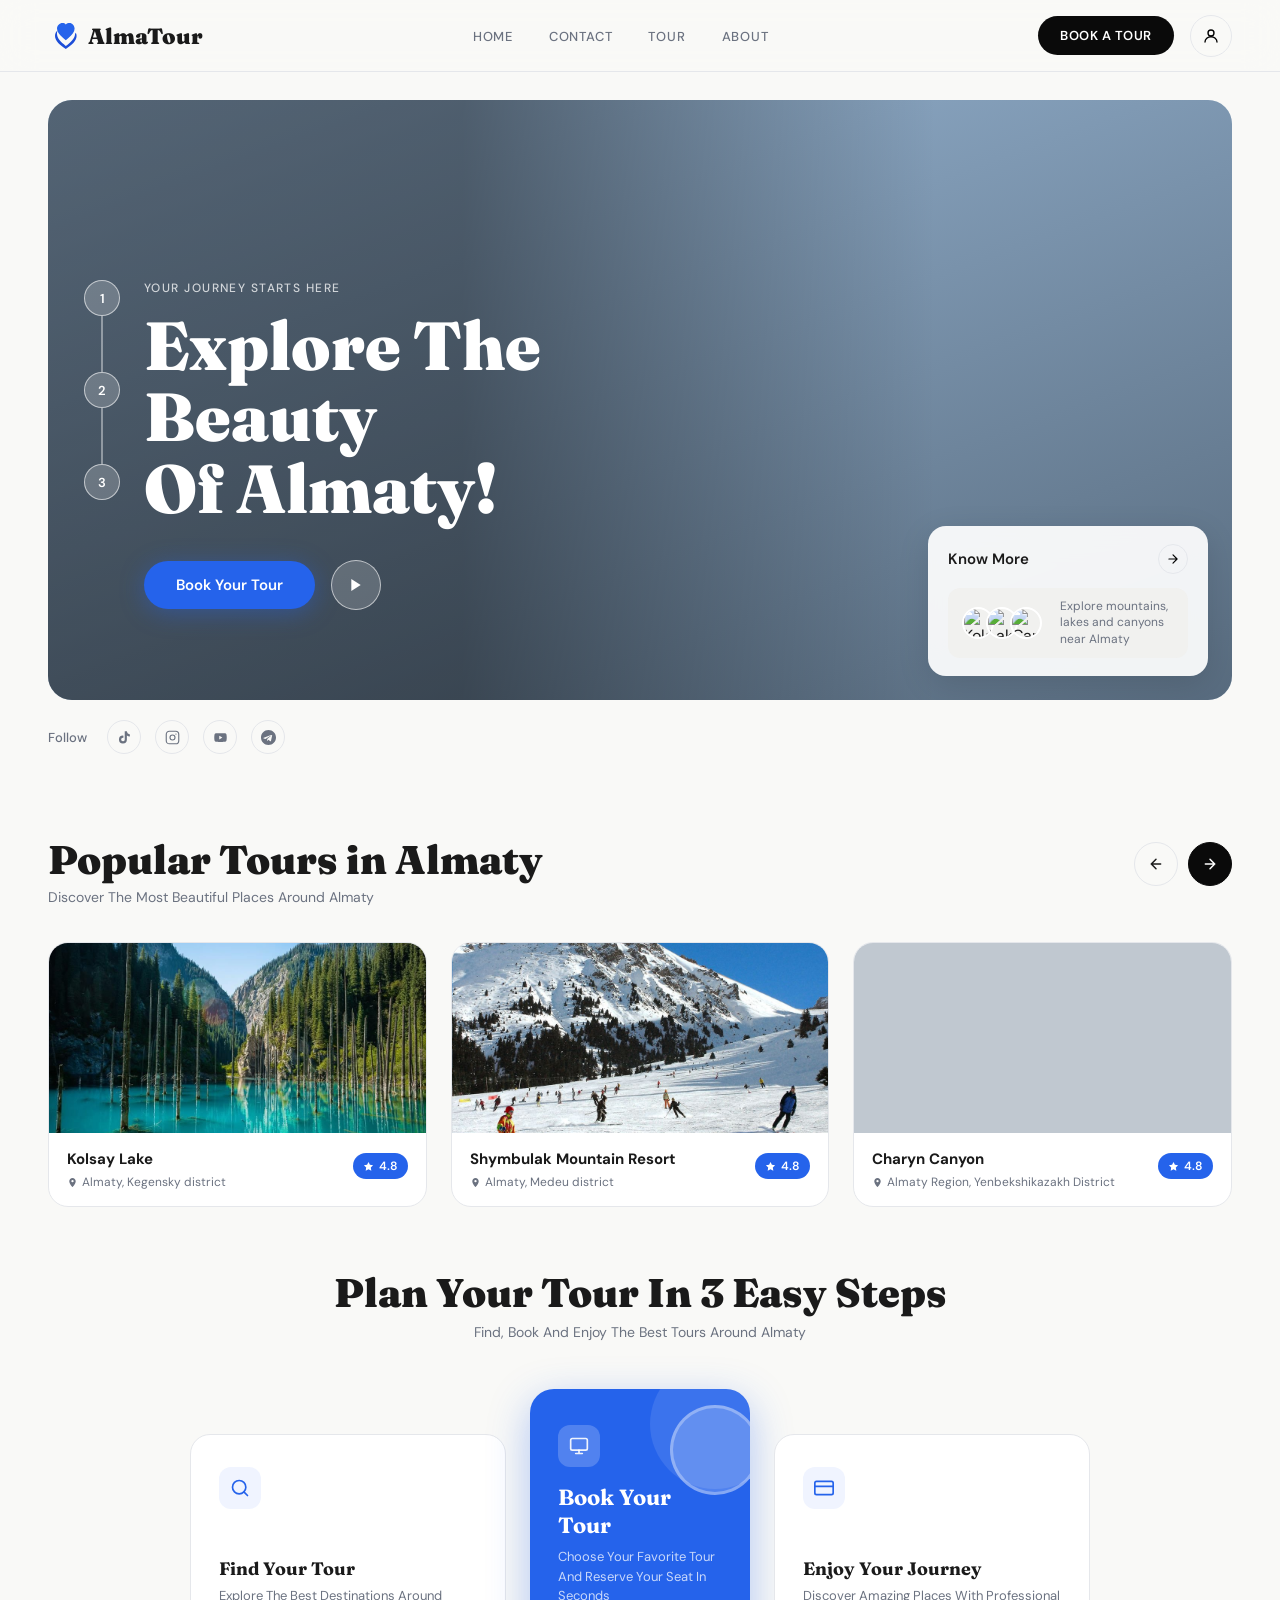
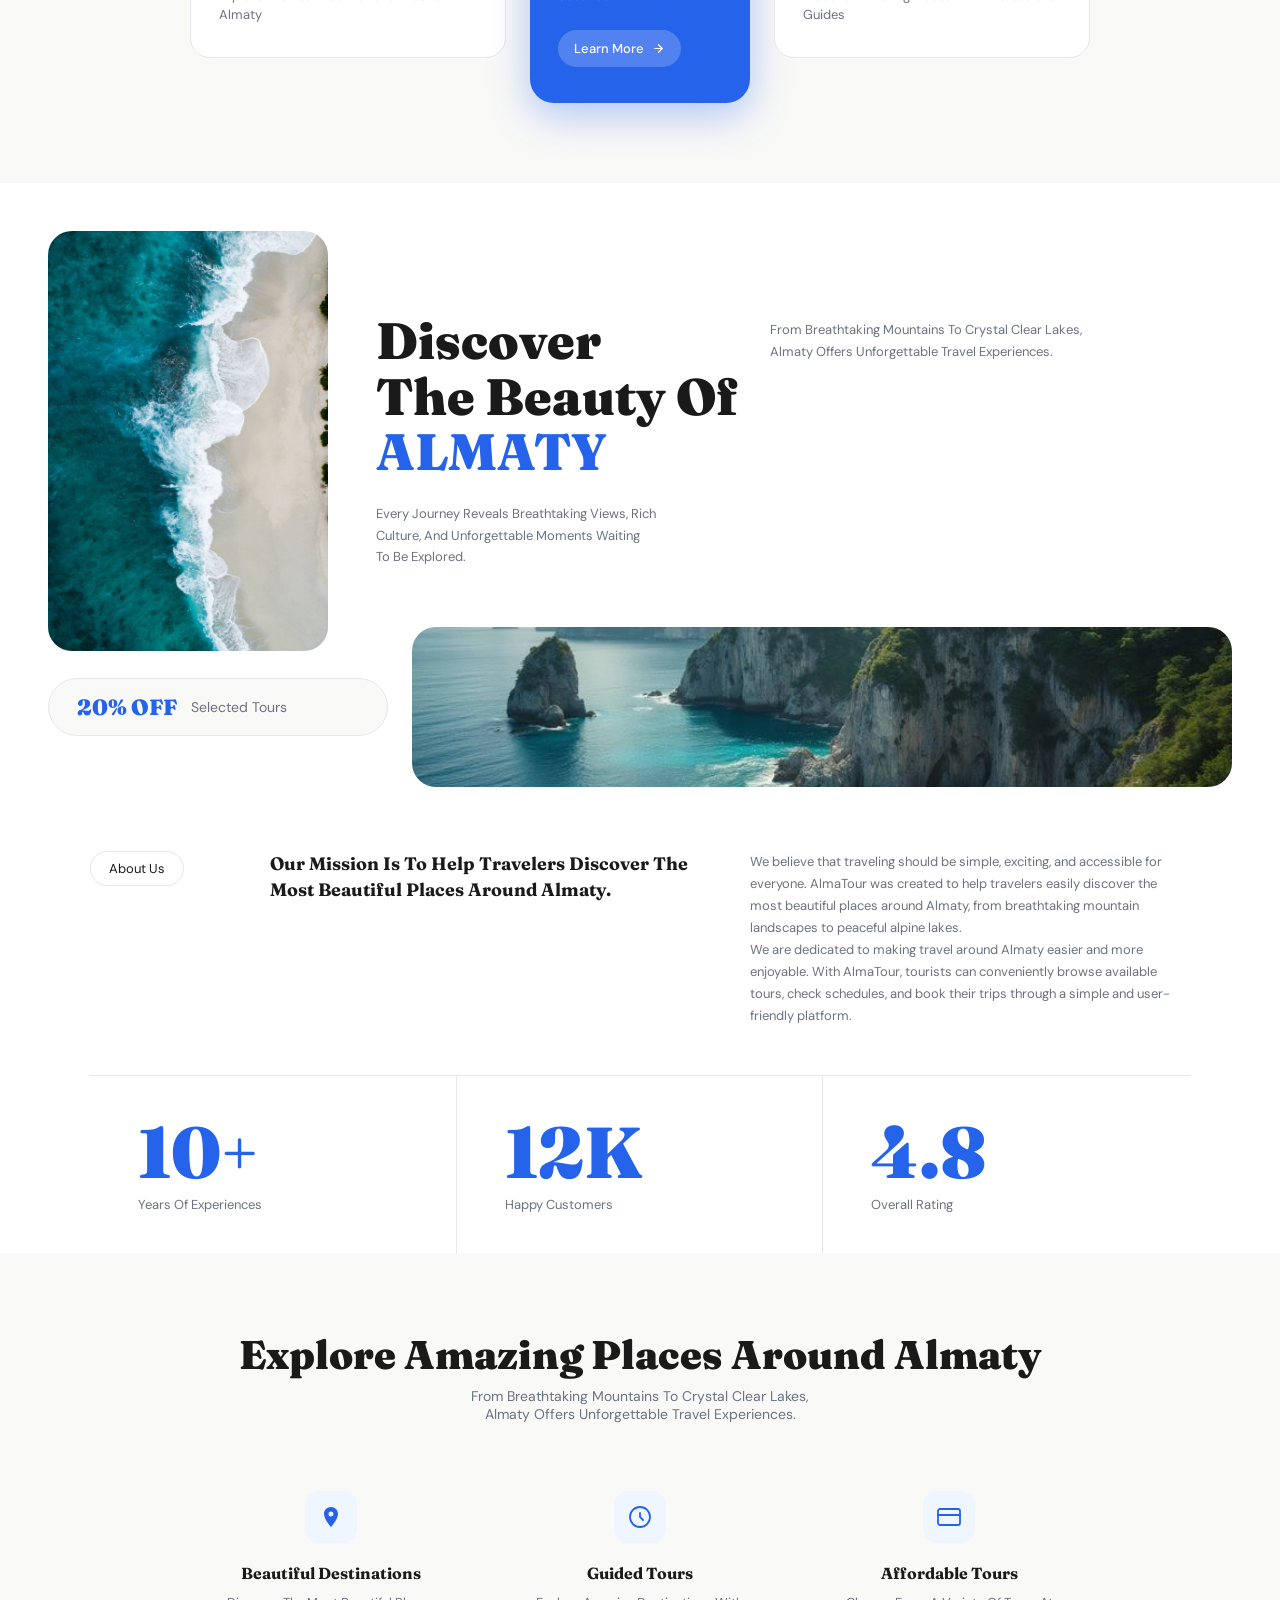
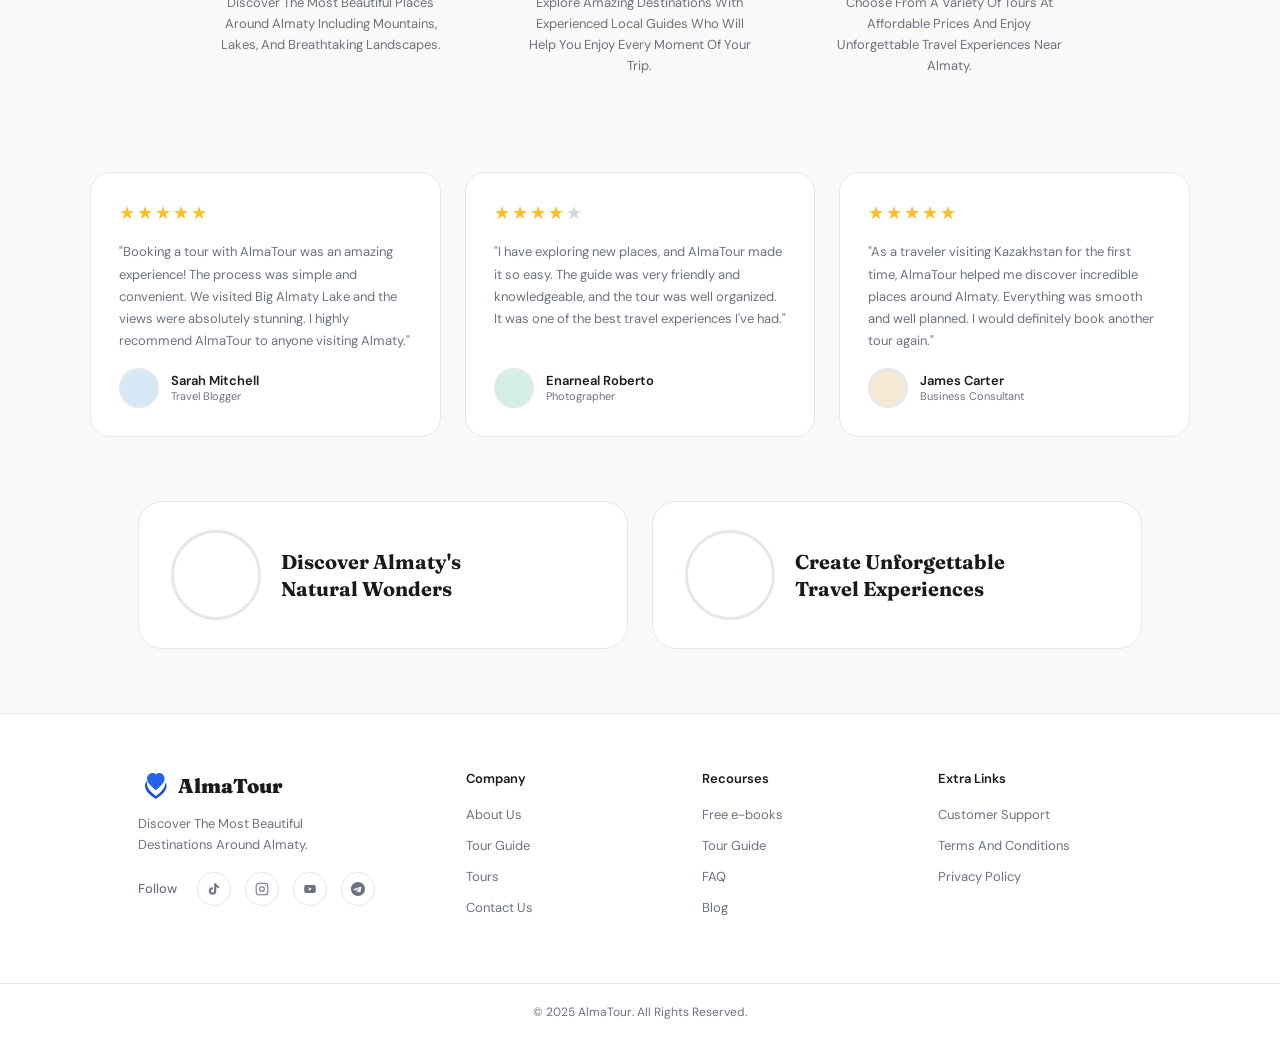
==== web/index.html @ 80174d5e "web-homepage" ====
<!DOCTYPE html>
<html lang="en">
<head>
<meta charset="UTF-8">
<meta name="viewport" content="width=device-width, initial-scale=1.0">
<title>Tour. — Explore The Beauty Of Almaty</title>
<link rel="preconnect" href="https://fonts.googleapis.com">
<link rel="preconnect" href="https://fonts.gstatic.com" crossorigin>
<link rel="stylesheet" href="style.css">
<link href="https://fonts.googleapis.com/css2?family=Fraunces:wght@400;700;900&family=DM+Sans:wght@300;400;500;600&display=swap" rel="stylesheet">
</head>
<body>

<!-- ── NAVBAR ── -->
<nav>
  <a href="#" class="logo">
    <svg viewBox="0 0 32 32" fill="none" xmlns="http://www.w3.org/2000/svg">
      <path d="M21.5 3C20.1 3 18.8 3.5 17.8 4.4C17 3.5 15.8 3 14.5 3C11.5 3 9 5.5 9 8.5C9 12 11.5 14.8 14.9 17.8C15.8 18.6 16.8 19.4 17.8 20.3C18.8 19.4 19.8 18.6 20.7 17.8C24.1 14.8 26.6 12 26.6 8.5C26.5 5.5 24.3 3 21.5 3Z" fill="#2563EB"/>
      <path d="M17.8 26C17 25.3 16.3 24.7 15.6 24.1C12 21 9 18 9 13.5C9 12.5 9.2 11.5 9.5 10.6C8 11.8 7 13.8 7 16C7 21 12 25 17.8 29C23.6 25 28.6 21 28.6 16C28.6 14.8 28.3 13.7 27.8 12.7C27.6 13 27.4 13.4 27.1 13.7C26.9 18.5 22.8 22.4 17.8 26Z" fill="#1D4ED8"/>
    </svg>
    AlmaTour
  </a>

  <ul class="nav-links">
    <li><a href="#">Home</a></li>
    <li><a href="#">Contact</a></li>
    <li><a href="#">Tour</a></li>
    <li><a href="#">About</a></li>
  </ul>

  <div class="nav-right">
    <button class="btn-book">BOOK A TOUR</button>
    <button class="icon-btn" aria-label="Account">
      <svg width="18" height="18" viewBox="0 0 24 24" fill="none" stroke="currentColor" stroke-width="1.8" stroke-linecap="round" stroke-linejoin="round">
        <circle cx="12" cy="8" r="4"/><path d="M4 20c0-4 3.6-7 8-7s8 3 8 7"/>
      </svg>
    </button>
  </div>
</nav>

<!-- ── HERO ── -->
<div class="hero-wrap">
  <div class="hero">
    <div class="hero-bg"></div>
    <div class="hero-overlay"></div>

    <!-- Timeline dots -->
    <div class="timeline">
      <div class="tl-dot">1</div>
      <div class="tl-line"></div>
      <div class="tl-dot">2</div>
      <div class="tl-line"></div>
      <div class="tl-dot">3</div>
    </div>

    <!-- Main content -->
    <div class="hero-content">
      <p class="hero-sup">Your Journey Starts Here</p>
      <h1 class="hero-title">Explore The<br>Beauty<br>Of Almaty!</h1>
      <div class="hero-actions">
        <button class="btn-primary">Book Your Tour</button>
        <button class="btn-play" aria-label="Play video">
          <svg width="16" height="16" viewBox="0 0 24 24" fill="currentColor">
            <polygon points="5,3 19,12 5,21"/>
          </svg>
        </button>
      </div>
    </div>

    <!-- Know More card -->
    <div class="know-more">
      <div class="know-more-top">
        <span>Know More</span>
        <button class="arrow-btn">
          <svg width="14" height="14" viewBox="0 0 24 24" fill="none" stroke="currentColor" stroke-width="2" stroke-linecap="round" stroke-linejoin="round">
            <path d="M5 12h14M12 5l7 7-7 7"/>
          </svg>
        </button>
      </div>
      <div class="know-more-bottom">
        <div class="km-avatars">
          <img src="https://images.unsplash.com/photo-1506905925346-21bda4d32df4?w=64&q=80&crop=entropy" alt="Kolsay">
          <img src="https://images.unsplash.com/photo-1540979388789-6cee28a1cdc9?w=64&q=80" alt="Lake">
          <img src="https://images.unsplash.com/photo-1519011985187-444d62641929?w=64&q=80" alt="Canyon">
        </div>
        <p class="km-text">Explore mountains, lakes and canyons near Almaty</p>
      </div>
    </div>
  </div>
</div>

<!-- Social follow -->
<div class="follow-bar">
  <span>Follow</span>
  <div class="social-icons">
    <a href="#" aria-label="TikTok">
      <svg width="15" height="15" viewBox="0 0 24 24" fill="currentColor"><path d="M19.59 6.69a4.83 4.83 0 01-3.77-4.25V2h-3.45v13.67a2.89 2.89 0 01-2.88 2.5 2.89 2.89 0 01-2.89-2.89 2.89 2.89 0 012.89-2.89c.28 0 .54.04.79.1V9.01a6.28 6.28 0 00-.79-.05 6.34 6.34 0 00-6.34 6.34 6.34 6.34 0 006.34 6.34 6.34 6.34 0 006.33-6.34V8.77a8.16 8.16 0 004.77 1.52V6.84a4.84 4.84 0 01-1-.15z"/></svg>
    </a>
    <a href="#" aria-label="Instagram">
      <svg width="15" height="15" viewBox="0 0 24 24" fill="none" stroke="currentColor" stroke-width="1.8"><rect x="2" y="2" width="20" height="20" rx="5"/><circle cx="12" cy="12" r="4"/><circle cx="17.5" cy="6.5" r="1" fill="currentColor" stroke="none"/></svg>
    </a>
    <a href="#" aria-label="YouTube">
      <svg width="15" height="15" viewBox="0 0 24 24" fill="currentColor"><path d="M21.58 7.19a2.74 2.74 0 00-1.94-1.95C18.01 5 12 5 12 5s-6.01 0-7.64.24a2.74 2.74 0 00-1.94 1.95A28.89 28.89 0 002 12a28.89 28.89 0 00.42 4.81 2.74 2.74 0 001.94 1.94C5.99 19 12 19 12 19s6.01 0 7.64-.25a2.74 2.74 0 001.94-1.94A28.89 28.89 0 0022 12a28.89 28.89 0 00-.42-4.81zM10 15V9l5 3-5 3z"/></svg>
    </a>
    <a href="#" aria-label="Telegram">
      <svg width="15" height="15" viewBox="0 0 24 24" fill="currentColor"><path d="M12 0C5.373 0 0 5.373 0 12s5.373 12 12 12 12-5.373 12-12S18.627 0 12 0zm5.894 8.221l-1.97 9.28c-.145.658-.537.818-1.084.508l-3-2.21-1.447 1.394c-.16.16-.295.295-.605.295l.213-3.053 5.56-5.023c.242-.213-.054-.333-.373-.12L7.17 14.37l-2.95-.924c-.64-.2-.657-.64.136-.954l11.57-4.461c.537-.194 1.006.131.968.19z"/></svg>
    </a>
  </div>
</div>

<!-- ── POPULAR TOURS ── -->
<section class="section">
  <div class="section-header">
    <div>
      <h2 class="section-title">Popular Tours in Almaty</h2>
      <p class="section-sub">Discover The Most Beautiful Places Around Almaty</p>
    </div>
    <div class="carousel-controls">
      <button class="ctrl-btn" id="prevBtn" aria-label="Previous">
        <svg width="16" height="16" viewBox="0 0 24 24" fill="none" stroke="currentColor" stroke-width="2.2" stroke-linecap="round"><path d="M19 12H5M12 5l-7 7 7 7"/></svg>
      </button>
      <button class="ctrl-btn active" id="nextBtn" aria-label="Next">
        <svg width="16" height="16" viewBox="0 0 24 24" fill="none" stroke="currentColor" stroke-width="2.2" stroke-linecap="round"><path d="M5 12h14M12 5l7 7-7 7"/></svg>
      </button>
    </div>
  </div>

  <div class="tours-grid" id="toursGrid">
    <!-- Card 1 -->
    <div class="tour-card">
      <div class="card-img">
        <div class="card-img-inner" style="background-image: url('images/kolsay.jpg')"></div>
      </div>
      <div class="card-body">
        <div>
          <div class="card-name">Kolsay Lake</div>
          <div class="card-loc">
            <svg width="11" height="11" viewBox="0 0 24 24" fill="none" stroke="currentColor" stroke-width="2.5"><path d="M12 2C8.13 2 5 5.13 5 9c0 5.25 7 13 7 13s7-7.75 7-13c0-3.87-3.13-7-7-7zm0 9.5a2.5 2.5 0 110-5 2.5 2.5 0 010 5z" fill="currentColor" stroke="none"/></svg>
            Almaty, Kegensky district
          </div>
        </div>
        <div class="card-rating">
          <svg width="11" height="11" viewBox="0 0 24 24" fill="currentColor"><path d="M12 2l3.09 6.26L22 9.27l-5 4.87 1.18 6.88L12 17.77l-6.18 3.25L7 14.14 2 9.27l6.91-1.01L12 2z"/></svg>
          4.8
        </div>
      </div>
    </div>

    <!-- Card 2 -->
    <div class="tour-card">
      <div class="card-img">
        <div class="card-img-inner" style="background-image: url('images/shymb.jpg')"></div>
      </div>
      <div class="card-body">
        <div>
          <div class="card-name">Shymbulak Mountain Resort</div>
          <div class="card-loc">
            <svg width="11" height="11" viewBox="0 0 24 24" fill="currentColor"><path d="M12 2C8.13 2 5 5.13 5 9c0 5.25 7 13 7 13s7-7.75 7-13c0-3.87-3.13-7-7-7zm0 9.5a2.5 2.5 0 110-5 2.5 2.5 0 010 5z"/></svg>
            Almaty, Medeu district
          </div>
        </div>
        <div class="card-rating">
          <svg width="11" height="11" viewBox="0 0 24 24" fill="currentColor"><path d="M12 2l3.09 6.26L22 9.27l-5 4.87 1.18 6.88L12 17.77l-6.18 3.25L7 14.14 2 9.27l6.91-1.01L12 2z"/></svg>
          4.8
        </div>
      </div>
    </div>

    <!-- Card 3 -->
    <div class="tour-card">
      <div class="card-img">
        <div class="card-img-inner" style="background-image: url('https://images.unsplash.com/photo-1469474968028-56623f02e42e?w=600&q=80')"></div>
      </div>
      <div class="card-body">
        <div>
          <div class="card-name">Charyn Canyon</div>
          <div class="card-loc">
            <svg width="11" height="11" viewBox="0 0 24 24" fill="currentColor"><path d="M12 2C8.13 2 5 5.13 5 9c0 5.25 7 13 7 13s7-7.75 7-13c0-3.87-3.13-7-7-7zm0 9.5a2.5 2.5 0 110-5 2.5 2.5 0 010 5z"/></svg>
            Almaty Region, Yenbekshikazakh District
          </div>
        </div>
        <div class="card-rating">
          <svg width="11" height="11" viewBox="0 0 24 24" fill="currentColor"><path d="M12 2l3.09 6.26L22 9.27l-5 4.87 1.18 6.88L12 17.77l-6.18 3.25L7 14.14 2 9.27l6.91-1.01L12 2z"/></svg>
          4.8
        </div>
      </div>
    </div>

    <!-- Hidden cards (revealed on next) -->
    <div class="tour-card" style="display:none">
      <div class="card-img">
        <div class="card-img-inner" style="background-image: url('https://images.unsplash.com/photo-1517090504586-fde19ea6066f?w=600&q=80')"></div>
      </div>
      <div class="card-body">
        <div>
          <div class="card-name">Big Almaty Lake</div>
          <div class="card-loc">
            <svg width="11" height="11" viewBox="0 0 24 24" fill="currentColor"><path d="M12 2C8.13 2 5 5.13 5 9c0 5.25 7 13 7 13s7-7.75 7-13c0-3.87-3.13-7-7-7zm0 9.5a2.5 2.5 0 110-5 2.5 2.5 0 010 5z"/></svg>
            Almaty, Ile-Alatau Park
          </div>
        </div>
        <div class="card-rating">
          <svg width="11" height="11" viewBox="0 0 24 24" fill="currentColor"><path d="M12 2l3.09 6.26L22 9.27l-5 4.87 1.18 6.88L12 17.77l-6.18 3.25L7 14.14 2 9.27l6.91-1.01L12 2z"/></svg>
          4.9
        </div>
      </div>
    </div>

    <div class="tour-card" style="display:none">
      <div class="card-img">
        <div class="card-img-inner" style="background-image: url('https://images.unsplash.com/photo-1506905925346-21bda4d32df4?w=600&q=80')"></div>
      </div>
      <div class="card-body">
        <div>
          <div class="card-name">Tien Shan Mountains</div>
          <div class="card-loc">
            <svg width="11" height="11" viewBox="0 0 24 24" fill="currentColor"><path d="M12 2C8.13 2 5 5.13 5 9c0 5.25 7 13 7 13s7-7.75 7-13c0-3.87-3.13-7-7-7zm0 9.5a2.5 2.5 0 110-5 2.5 2.5 0 010 5z"/></svg>
            Almaty Region
          </div>
        </div>
        <div class="card-rating">
          <svg width="11" height="11" viewBox="0 0 24 24" fill="currentColor"><path d="M12 2l3.09 6.26L22 9.27l-5 4.87 1.18 6.88L12 17.77l-6.18 3.25L7 14.14 2 9.27l6.91-1.01L12 2z"/></svg>
          4.7
        </div>
      </div>
    </div>

    <div class="tour-card" style="display:none">
      <div class="card-img">
        <div class="card-img-inner" style="background-image: url('images/medeu.jpg')"></div>
      </div>
      <div class="card-body">
        <div>
          <div class="card-name">Medeu Ice Rink</div>
          <div class="card-loc">
            <svg width="11" height="11" viewBox="0 0 24 24" fill="currentColor"><path d="M12 2C8.13 2 5 5.13 5 9c0 5.25 7 13 7 13s7-7.75 7-13c0-3.87-3.13-7-7-7zm0 9.5a2.5 2.5 0 110-5 2.5 2.5 0 010 5z"/></svg>
            Almaty, Medeu
          </div>
        </div>
        <div class="card-rating">
          <svg width="11" height="11" viewBox="0 0 24 24" fill="currentColor"><path d="M12 2l3.09 6.26L22 9.27l-5 4.87 1.18 6.88L12 17.77l-6.18 3.25L7 14.14 2 9.27l6.91-1.01L12 2z"/></svg>
          4.6
        </div>
      </div>
    </div>
  </div>
</section>

<!-- ── 3 STEPS ── -->
<section class="steps-section">
  <div class="steps-header">
    <h2 class="section-title">Plan Your Tour In 3 Easy Steps</h2>
    <p class="section-sub">Find, Book And Enjoy The Best Tours Around Almaty</p>
  </div>

  <div class="steps-grid">
    <!-- Step 1 -->
    <div class="step-card">
      <div class="step-icon">
        <svg width="20" height="20" viewBox="0 0 24 24" fill="none" stroke="#2563EB" stroke-width="2" stroke-linecap="round">
          <circle cx="11" cy="11" r="8"/><path d="m21 21-4.35-4.35"/>
        </svg>
      </div>
      <div class="step-name">Find Your Tour</div>
      <div class="step-desc">Explore The Best Destinations Around Almaty</div>
    </div>

    <!-- Center feature card -->
    <div class="step-feature">
      <div class="feature-icon">
        <svg width="20" height="20" viewBox="0 0 24 24" fill="none" stroke="rgba(255,255,255,.9)" stroke-width="2" stroke-linecap="round">
          <rect x="2" y="3" width="20" height="14" rx="2"/><path d="M8 21h8M12 17v4"/>
        </svg>
      </div>
      <div class="feature-city-img">
        <div class="feature-city-img-inner"></div>
      </div>
      <div class="step-name">Book Your Tour</div>
      <div class="step-desc">Choose Your Favorite Tour And Reserve Your Seat In Seconds</div>
      <button class="learn-more-btn">
        Learn More
        <svg width="13" height="13" viewBox="0 0 24 24" fill="none" stroke="currentColor" stroke-width="2.2" stroke-linecap="round"><path d="M5 12h14M12 5l7 7-7 7"/></svg>
      </button>
    </div>

    <!-- Step 3 -->
    <div class="step-card">
      <div class="step-icon">
        <svg width="20" height="20" viewBox="0 0 24 24" fill="none" stroke="#2563EB" stroke-width="2" stroke-linecap="round">
          <rect x="1" y="4" width="22" height="16" rx="2"/><path d="M1 10h22"/>
        </svg>
      </div>
      <div class="step-name">Enjoy Your Journey</div>
      <div class="step-desc">Discover Amazing Places With Professional Guides</div>
    </div>
  </div>
</section>
<!-- ── DISCOVER BEAUTY SECTION ── -->
<section class="discover-section">
  <div class="discover-inner">

    <!-- Left tall image -->
    <div class="discover-img-main">
      <div class="discover-img-main-inner"></div>
    </div>

    <!-- Center text block -->
    <div class="discover-text">
      <div class="discover-text-top">
        <h2 class="discover-title">Discover<br>The Beauty Of<br><span class="discover-accent">ALMATY</span></h2>
        <p class="discover-right-text">From Breathtaking Mountains To Crystal Clear Lakes,<br>Almaty Offers Unforgettable Travel Experiences.</p>
      </div>
      <p class="discover-sub">Every Journey Reveals Breathtaking Views, Rich Culture, And Unforgettable Moments Waiting To Be Explored.</p>
    </div>

  </div>

  <!-- Bottom row: discount badge + wide landscape image -->
  <div class="discover-bottom">
    <div class="discount-badge">
      <span class="discount-num">20% OFF</span>
      <span class="discount-label">Selected Tours</span>
    </div>
    <div class="discover-img-wide">
      <div class="discover-img-wide-inner"></div>
    </div>
  </div>
</section>
 
<!-- ── ABOUT US ── -->
<section class="about-section">
  <div class="about-inner">
    <div class="about-left">
      <span class="about-tag">About Us</span>
    </div>
    <div class="about-center">
      <h3 class="about-mission">Our Mission Is To Help Travelers Discover The Most Beautiful Places Around Almaty.</h3>
    </div>
    <div class="about-cols">
      <p class="about-p">We believe that traveling should be simple, exciting, and accessible for everyone. AlmaTour was created to help travelers easily discover the most beautiful places around Almaty, from breathtaking mountain landscapes to peaceful alpine lakes.</p>
      <p class="about-p">We are dedicated to making travel around Almaty easier and more enjoyable. With AlmaTour, tourists can conveniently browse available tours, check schedules, and book their trips through a simple and user-friendly platform.</p>
    </div>
  </div>
 
  <!-- Stats -->
  <div class="stats-bar">
    <div class="stat-item">
      <div class="stat-num">10+</div>
      <div class="stat-label">Years Of Experiences</div>
    </div>
    <div class="stat-item">
      <div class="stat-num">12K</div>
      <div class="stat-label">Happy Customers</div>
    </div>
    <div class="stat-item">
      <div class="stat-num">4.8</div>
      <div class="stat-label">Overall Rating</div>
    </div>
  </div>
</section>
 
<!-- ── EXPLORE AMAZING PLACES ── -->
<section class="explore-section">
  <div class="explore-header">
    <h2 class="section-title">Explore Amazing Places Around Almaty</h2>
    <p class="section-sub">From Breathtaking Mountains To Crystal Clear Lakes,<br>Almaty Offers Unforgettable Travel Experiences.</p>
  </div>
 
  <div class="features-grid">
    <div class="feature-card">
      <div class="feature-icon-wrap">
        <svg width="24" height="24" viewBox="0 0 24 24" fill="none" stroke="#2563EB" stroke-width="1.8" stroke-linecap="round"><path d="M12 2C8.13 2 5 5.13 5 9c0 5.25 7 13 7 13s7-7.75 7-13c0-3.87-3.13-7-7-7zm0 9.5a2.5 2.5 0 110-5 2.5 2.5 0 010 5z" fill="#2563EB" stroke="none"/></svg>
      </div>
      <h4 class="feature-title">Beautiful Destinations</h4>
      <p class="feature-desc">Discover The Most Beautiful Places Around Almaty Including Mountains, Lakes, And Breathtaking Landscapes.</p>
    </div>
    <div class="feature-card">
      <div class="feature-icon-wrap">
        <svg width="24" height="24" viewBox="0 0 24 24" fill="none" stroke="#2563EB" stroke-width="1.8" stroke-linecap="round"><circle cx="12" cy="12" r="10"/><path d="M12 8v4l3 3"/></svg>
      </div>
      <h4 class="feature-title">Guided Tours</h4>
      <p class="feature-desc">Explore Amazing Destinations With Experienced Local Guides Who Will Help You Enjoy Every Moment Of Your Trip.</p>
    </div>
    <div class="feature-card">
      <div class="feature-icon-wrap">
        <svg width="24" height="24" viewBox="0 0 24 24" fill="none" stroke="#2563EB" stroke-width="1.8" stroke-linecap="round"><rect x="1" y="4" width="22" height="16" rx="2"/><path d="M1 10h22"/></svg>
      </div>
      <h4 class="feature-title">Affordable Tours</h4>
      <p class="feature-desc">Choose From A Variety Of Tours At Affordable Prices And Enjoy Unforgettable Travel Experiences Near Almaty.</p>
    </div>
  </div>
</section>
 
<!-- ── TESTIMONIALS ── -->
<section class="testimonials-section">
  <div class="testimonials-grid">
 
    <div class="testimonial-card">
      <div class="stars">★★★★★</div>
      <p class="testimonial-text">"Booking a tour with AlmaTour was an amazing experience! The process was simple and convenient. We visited Big Almaty Lake and the views were absolutely stunning. I highly recommend AlmaTour to anyone visiting Almaty."</p>
      <div class="testimonial-author">
        <div class="author-avatar" style="background:#d4e8f5"></div>
        <div>
          <div class="author-name">Sarah Mitchell</div>
          <div class="author-role">Travel Blogger</div>
        </div>
      </div>
    </div>
 
    <div class="testimonial-card">
      <div class="stars">★★★★<span style="color:#d1d5db">★</span></div>
      <p class="testimonial-text">"I have exploring new places, and AlmaTour made it so easy. The guide was very friendly and knowledgeable, and the tour was well organized. It was one of the best travel experiences I've had."</p>
      <div class="testimonial-author">
        <div class="author-avatar" style="background:#d4f0e5"></div>
        <div>
          <div class="author-name">Enarneal Roberto</div>
          <div class="author-role">Photographer</div>
        </div>
      </div>
    </div>
 
    <div class="testimonial-card">
      <div class="stars">★★★★★</div>
      <p class="testimonial-text">"As a traveler visiting Kazakhstan for the first time, AlmaTour helped me discover incredible places around Almaty. Everything was smooth and well planned. I would definitely book another tour again."</p>
      <div class="testimonial-author">
        <div class="author-avatar" style="background:#f5e8d4"></div>
        <div>
          <div class="author-name">James Carter</div>
          <div class="author-role">Business Consultant</div>
        </div>
      </div>
    </div>
 
  </div>
</section>
 
<!-- ── PROMO BANNERS ── -->
<section class="promo-section">
  <div class="promo-card promo-nature">
    <div class="promo-img promo-img-nature"></div>
    <div class="promo-text">
      <h3>Discover Almaty's<br>Natural Wonders</h3>
    </div>
  </div>
  <div class="promo-card promo-travel">
    <div class="promo-img promo-img-travel"></div>
    <div class="promo-text">
      <h3>Create Unforgettable<br>Travel Experiences</h3>
    </div>
  </div>
</section>
 
<!-- ── FOOTER ── -->
<footer class="footer">
  <div class="footer-top">
    <div class="footer-brand">
      <a href="#" class="logo" style="margin-bottom:12px;display:inline-flex">
        <svg width="28" height="28" viewBox="0 0 32 32" fill="none"><path d="M21.5 3C20.1 3 18.8 3.5 17.8 4.4C17 3.5 15.8 3 14.5 3C11.5 3 9 5.5 9 8.5C9 12 11.5 14.8 14.9 17.8C15.8 18.6 16.8 19.4 17.8 20.3C18.8 19.4 19.8 18.6 20.7 17.8C24.1 14.8 26.6 12 26.6 8.5C26.5 5.5 24.3 3 21.5 3Z" fill="#2563EB"/><path d="M17.8 26C17 25.3 16.3 24.7 15.6 24.1C12 21 9 18 9 13.5C9 12.5 9.2 11.5 9.5 10.6C8 11.8 7 13.8 7 16C7 21 12 25 17.8 29C23.6 25 28.6 21 28.6 16C28.6 14.8 28.3 13.7 27.8 12.7C27.6 13 27.4 13.4 27.1 13.7C26.9 18.5 22.8 22.4 17.8 26Z" fill="#1D4ED8"/></svg>
        <span style="font-family:'Fraunces',serif;font-weight:900;font-size:20px;color:var(--text)">AlmaTour</span>
      </a>
      <p class="footer-tagline">Discover The Most Beautiful Destinations Around Almaty.</p>
      <div class="follow-bar" style="padding:16px 0 0">
        <span>Follow</span>
        <div class="social-icons">
          <a href="#" aria-label="TikTok"><svg width="14" height="14" viewBox="0 0 24 24" fill="currentColor"><path d="M19.59 6.69a4.83 4.83 0 01-3.77-4.25V2h-3.45v13.67a2.89 2.89 0 01-2.88 2.5 2.89 2.89 0 01-2.89-2.89 2.89 2.89 0 012.89-2.89c.28 0 .54.04.79.1V9.01a6.28 6.28 0 00-.79-.05 6.34 6.34 0 00-6.34 6.34 6.34 6.34 0 006.34 6.34 6.34 6.34 0 006.33-6.34V8.77a8.16 8.16 0 004.77 1.52V6.84a4.84 4.84 0 01-1-.15z"/></svg></a>
          <a href="#" aria-label="Instagram"><svg width="14" height="14" viewBox="0 0 24 24" fill="none" stroke="currentColor" stroke-width="1.8"><rect x="2" y="2" width="20" height="20" rx="5"/><circle cx="12" cy="12" r="4"/><circle cx="17.5" cy="6.5" r="1" fill="currentColor" stroke="none"/></svg></a>
          <a href="#" aria-label="YouTube"><svg width="14" height="14" viewBox="0 0 24 24" fill="currentColor"><path d="M21.58 7.19a2.74 2.74 0 00-1.94-1.95C18.01 5 12 5 12 5s-6.01 0-7.64.24a2.74 2.74 0 00-1.94 1.95A28.89 28.89 0 002 12a28.89 28.89 0 00.42 4.81 2.74 2.74 0 001.94 1.94C5.99 19 12 19 12 19s6.01 0 7.64-.25a2.74 2.74 0 001.94-1.94A28.89 28.89 0 0022 12a28.89 28.89 0 00-.42-4.81zM10 15V9l5 3-5 3z"/></svg></a>
          <a href="#" aria-label="Telegram"><svg width="14" height="14" viewBox="0 0 24 24" fill="currentColor"><path d="M12 0C5.373 0 0 5.373 0 12s5.373 12 12 12 12-5.373 12-12S18.627 0 12 0zm5.894 8.221l-1.97 9.28c-.145.658-.537.818-1.084.508l-3-2.21-1.447 1.394c-.16.16-.295.295-.605.295l.213-3.053 5.56-5.023c.242-.213-.054-.333-.373-.12L7.17 14.37l-2.95-.924c-.64-.2-.657-.64.136-.954l11.57-4.461c.537-.194 1.006.131.968.19z"/></svg></a>
        </div>
      </div>
    </div>
 
    <div class="footer-cols">
      <div class="footer-col">
        <h5 class="footer-col-title">Company</h5>
        <ul>
          <li><a href="#">About Us</a></li>
          <li><a href="#">Tour Guide</a></li>
          <li><a href="#">Tours</a></li>
          <li><a href="#">Contact Us</a></li>
        </ul>
      </div>
      <div class="footer-col">
        <h5 class="footer-col-title">Recourses</h5>
        <ul>
          <li><a href="#">Free e-books</a></li>
          <li><a href="#">Tour Guide</a></li>
          <li><a href="#">FAQ</a></li>
          <li><a href="#">Blog</a></li>
        </ul>
      </div>
      <div class="footer-col">
        <h5 class="footer-col-title">Extra Links</h5>
        <ul>
          <li><a href="#">Customer Support</a></li>
          <li><a href="#">Terms And Conditions</a></li>
          <li><a href="#">Privacy Policy</a></li>
        </ul>
      </div>
    </div>
  </div>
 
  <div class="footer-bottom">
    <p>© 2025 AlmaTour. All Rights Reserved.</p>
  </div>
</footer>

<script src="script.js"></script>
</body>
</html>
---- web/style.css ----
*, *::before, *::after { box-sizing: border-box; margin: 0; padding: 0; }

  :root {
    --blue: #2563EB;
    --blue-light: #3B82F6;
    --dark: #0A0A0A;
    --text: #1a1a1a;
    --muted: #6B7280;
    --bg: #F9F9F7;
    --card-bg: #ffffff;
    --border: #E5E7EB;
    --radius: 20px;
  }

  html { scroll-behavior: smooth; }

  body {
    font-family: 'DM Sans', sans-serif;
    background: var(--bg);
    color: var(--text);
    overflow-x: hidden;
  }

  /* ── NAV ── */
  nav {
    position: sticky;
    top: 0;
    z-index: 100;
    background: rgba(249,249,247,0.85);
    backdrop-filter: blur(16px);
    -webkit-backdrop-filter: blur(16px);
    border-bottom: 1px solid var(--border);
    display: flex;
    align-items: center;
    justify-content: space-between;
    padding: 0 48px;
    height: 72px;
  }

  .logo {
    display: flex;
    align-items: center;
    gap: 8px;
    font-family: 'Fraunces', serif;
    font-size: 22px;
    font-weight: 900;
    color: var(--text);
    text-decoration: none;
  }

  .logo svg { width: 32px; height: 32px; }

  .nav-links {
    display: flex;
    gap: 36px;
    list-style: none;
  }

  .nav-links a {
    text-decoration: none;
    color: var(--muted);
    font-size: 13px;
    font-weight: 500;
    letter-spacing: .06em;
    text-transform: uppercase;
    transition: color .2s;
  }

  .nav-links a:hover { color: var(--text); }

  .nav-right {
    display: flex;
    align-items: center;
    gap: 16px;
  }

  .btn-book {
    background: var(--dark);
    color: #fff;
    border: none;
    padding: 11px 22px;
    border-radius: 50px;
    font-family: 'DM Sans', sans-serif;
    font-size: 13px;
    font-weight: 600;
    letter-spacing: .04em;
    cursor: pointer;
    transition: background .2s, transform .15s;
  }
  .btn-book:hover { background: #222; transform: translateY(-1px); }

  .icon-btn {
    width: 42px; height: 42px;
    border-radius: 50%;
    border: 1.5px solid var(--border);
    background: transparent;
    cursor: pointer;
    display: flex; align-items: center; justify-content: center;
    transition: border-color .2s;
  }
  .icon-btn:hover { border-color: #999; }

  /* ── HERO ── */
  .hero-wrap {
    padding: 28px 48px 0;
  }

  .hero {
    position: relative;
    border-radius: 24px;
    overflow: hidden;
    height: 600px;
    background: #c8d8e8;
  }

  .hero-img {
    width: 100%; height: 100%;
    object-fit: cover;
    display: block;
  }

  /* Fallback gradient when no real image */
  .hero-bg {
    position: absolute; inset: 0;
    background:
      linear-gradient(160deg, rgba(120,160,200,.6) 0%, rgba(60,80,100,.8) 100%),
      url('https://images.unsplash.com/photo-1506905925346-21bda4d32df4?w=1200&q=80') center/cover no-repeat;
  }

  .hero-overlay {
    position: absolute; inset: 0;
    background: linear-gradient(to right, rgba(0,0,0,.45) 35%, transparent 75%);
  }

  /* Numbered timeline */
  .timeline {
    position: absolute;
    left: 36px;
    top: 30%;
    transform: translateY(-50%);
    display: flex;
    flex-direction: column;
    align-items: center;
    gap: 0;
  }

  .tl-dot {
    width: 36px; height: 36px;
    border-radius: 50%;
    background: rgba(255,255,255,.2);
    backdrop-filter: blur(8px);
    border: 1.5px solid rgba(255,255,255,.6);
    color: #fff;
    font-size: 13px;
    font-weight: 600;
    display: flex; align-items: center; justify-content: center;
    position: relative;
    z-index: 1;
  }

  .tl-line {
    width: 1.5px;
    height: 56px;
    background: rgba(255,255,255,.4);
  }

  /* Hero text */
  .hero-content {
    position: absolute;
    left: 96px;
    top: 30%;
    transform: translateY(-50%);
  }

  .hero-sup {
    color: rgba(255,255,255,.75);
    font-size: 12px;
    font-weight: 500;
    letter-spacing: .12em;
    text-transform: uppercase;
    margin-bottom: 14px;
  }

  .hero-title {
    font-family: 'Fraunces', serif;
    font-size: clamp(42px, 5.5vw, 68px);
    font-weight: 900;
    line-height: 1.05;
    color: #fff;
    margin-bottom: 36px;
  }

  .hero-actions {
    display: flex;
    align-items: center;
    gap: 16px;
  }

  .btn-primary {
    background: var(--blue);
    color: #fff;
    border: none;
    padding: 14px 32px;
    border-radius: 50px;
    font-family: 'DM Sans', sans-serif;
    font-size: 15px;
    font-weight: 600;
    cursor: pointer;
    transition: background .2s, transform .15s, box-shadow .2s;
    box-shadow: 0 4px 24px rgba(37,99,235,.4);
  }
  .btn-primary:hover {
    background: var(--blue-light);
    transform: translateY(-2px);
    box-shadow: 0 8px 32px rgba(37,99,235,.5);
  }

  .btn-play {
    width: 50px; height: 50px;
    border-radius: 50%;
    background: rgba(255,255,255,.18);
    backdrop-filter: blur(8px);
    border: 1.5px solid rgba(255,255,255,.6);
    color: #fff;
    cursor: pointer;
    display: flex; align-items: center; justify-content: center;
    transition: background .2s, transform .15s;
  }
  .btn-play:hover { background: rgba(255,255,255,.3); transform: scale(1.08); }

  /* Know More card */
  .know-more {
    position: absolute;
    right: 24px;
    bottom: 24px;
    background: rgba(255,255,255,.92);
    backdrop-filter: blur(16px);
    border-radius: 18px;
    padding: 18px 20px;
    width: 280px;
    display: flex;
    flex-direction: column;
    gap: 14px;
    box-shadow: 0 8px 32px rgba(0,0,0,.12);
    animation: slideUp .6s .4s both ease-out;
  }

  .know-more-top {
    display: flex;
    align-items: center;
    justify-content: space-between;
  }

  .know-more-top span {
    font-size: 15px;
    font-weight: 600;
  }

  .know-more-top .arrow-btn {
    width: 30px; height: 30px;
    border-radius: 50%;
    border: 1.5px solid var(--border);
    background: transparent;
    cursor: pointer;
    display: flex; align-items: center; justify-content: center;
    transition: background .2s;
  }
  .know-more-top .arrow-btn:hover { background: var(--border); }

  .know-more-bottom {
    display: flex;
    align-items: center;
    gap: 12px;
    background: #f1f1ef;
    border-radius: 12px;
    padding: 10px 14px;
  }

  .km-avatars {
    display: flex;
    gap: -6px;
  }

  .km-avatars img {
    width: 32px; height: 32px;
    border-radius: 50%;
    border: 2px solid #fff;
    object-fit: cover;
    margin-right: -8px;
  }

  .km-text {
    font-size: 12px;
    color: var(--muted);
    line-height: 1.4;
    margin-left: 14px;
  }

  /* Social follow */
  .follow-bar {
    padding: 20px 48px;
    display: flex;
    align-items: center;
    gap: 20px;
  }

  .follow-bar span {
    font-size: 13px;
    color: var(--muted);
    font-weight: 500;
  }

  .social-icons {
    display: flex;
    gap: 14px;
  }

  .social-icons a {
    width: 34px; height: 34px;
    border-radius: 50%;
    border: 1.5px solid var(--border);
    display: flex; align-items: center; justify-content: center;
    color: var(--muted);
    text-decoration: none;
    transition: border-color .2s, color .2s;
  }
  .social-icons a:hover { border-color: var(--text); color: var(--text); }

  /* ── SECTION: Popular Tours ── */
  .section {
    padding: 64px 48px;
  }

  .section-header {
    display: flex;
    align-items: flex-start;
    justify-content: space-between;
    margin-bottom: 36px;
  }

  .section-title {
    font-family: 'Fraunces', serif;
    font-size: clamp(28px, 3.5vw, 40px);
    font-weight: 900;
    line-height: 1.1;
  }

  .section-sub {
    font-size: 14px;
    color: var(--muted);
    margin-top: 6px;
  }

  .carousel-controls {
    display: flex;
    gap: 10px;
    align-items: center;
    padding-top: 4px;
  }

  .ctrl-btn {
    width: 44px; height: 44px;
    border-radius: 50%;
    border: 1.5px solid var(--border);
    background: transparent;
    cursor: pointer;
    display: flex; align-items: center; justify-content: center;
    color: var(--text);
    transition: background .2s, border-color .2s;
  }
  .ctrl-btn:hover, .ctrl-btn.active {
    background: var(--dark);
    border-color: var(--dark);
    color: #fff;
  }

  /* Tour cards */
  .tours-grid {
    display: grid;
    grid-template-columns: repeat(3, 1fr);
    gap: 24px;
    overflow: hidden;
  }

  .tour-card {
    border-radius: var(--radius);
    overflow: hidden;
    background: var(--card-bg);
    border: 1px solid var(--border);
    cursor: pointer;
    transition: transform .25s, box-shadow .25s;
  }
  .tour-card:hover {
    transform: translateY(-6px);
    box-shadow: 0 20px 48px rgba(0,0,0,.1);
  }

  .card-img {
    width: 100%;
    height: 190px;
    object-fit: cover;
    display: block;
    background: #c0c8d0;
    position: relative;
    overflow: hidden;
  }

  .card-img-inner {
    width: 100%; height: 100%;
    background-size: cover;
    background-position: center;
    transition: transform .35s ease;
  }
  .tour-card:hover .card-img-inner { transform: scale(1.06); }

  .card-body {
    padding: 16px 18px;
    display: flex;
    align-items: flex-start;
    justify-content: space-between;
  }

  .card-name {
    font-weight: 700;
    font-size: 15px;
    margin-bottom: 5px;
  }

  .card-loc {
    display: flex;
    align-items: center;
    gap: 4px;
    font-size: 12px;
    color: var(--muted);
  }

  .card-rating {
    display: flex;
    align-items: center;
    gap: 5px;
    background: var(--blue);
    color: #fff;
    font-size: 12px;
    font-weight: 600;
    padding: 5px 10px;
    border-radius: 50px;
    white-space: nowrap;
    align-self: flex-start;
    margin-top: 4px;
  }

  /* ── Steps section ── */
  .steps-section {
    padding: 0 48px 80px;
  }

  .steps-header {
    text-align: center;
    margin-bottom: 48px;
  }

  .steps-header .section-title { display: block; margin-bottom: 8px; }

  .steps-grid {
    display: grid;
    grid-template-columns: 1fr auto 1fr;
    align-items: center;
    gap: 24px;
    max-width: 900px;
    margin: 0 auto;
  }

  .step-card {
    background: var(--card-bg);
    border: 1px solid var(--border);
    border-radius: 20px;
    padding: 32px 28px;
    position: relative;
  }

  .step-icon {
    width: 42px; height: 42px;
    border-radius: 12px;
    background: #f0f4ff;
    display: flex; align-items: center; justify-content: center;
    margin-bottom: 48px;
  }

  .step-name {
    font-family: 'Fraunces', serif;
    font-size: 18px;
    font-weight: 700;
    margin-bottom: 6px;
  }

  .step-desc {
    font-size: 13px;
    color: var(--muted);
    line-height: 1.5;
  }

  /* Center feature card */
  .step-feature {
    background: var(--blue);
    border-radius: 24px;
    padding: 36px 28px;
    color: #fff;
    position: relative;
    overflow: hidden;
    width: 220px;
    min-width: 220px;
    box-shadow: 0 12px 40px rgba(37,99,235,.35);
  }

  .step-feature::before {
    content: '';
    position: absolute;
    top: -30px; right: -30px;
    width: 130px; height: 130px;
    border-radius: 50%;
    background: rgba(255,255,255,.1);
  }

  .feature-icon {
    width: 42px; height: 42px;
    border-radius: 12px;
    background: rgba(255,255,255,.2);
    display: flex; align-items: center; justify-content: center;
    margin-bottom: 16px;
  }

  .feature-city-img {
    width: 90px; height: 90px;
    border-radius: 50%;
    object-fit: cover;
    position: absolute;
    top: 16px; right: -10px;
    border: 3px solid rgba(255,255,255,.3);
    background: rgba(255,255,255,.2);
    overflow: hidden;
  }

  .feature-city-img-inner {
    width: 100%; height: 100%;
    background: url('https://images.unsplash.com/photo-1596484552834-6a58f850e0a1?w=200&q=80') center/cover;
    border-radius: 50%;
  }

  .step-feature .step-name { font-size: 22px; margin-bottom: 8px; }
  .step-feature .step-desc { color: rgba(255,255,255,.75); margin-bottom: 24px; }

  .learn-more-btn {
    display: flex;
    align-items: center;
    gap: 8px;
    background: rgba(255,255,255,.2);
    border: none;
    color: #fff;
    font-family: 'DM Sans', sans-serif;
    font-size: 13px;
    font-weight: 500;
    padding: 10px 16px;
    border-radius: 50px;
    cursor: pointer;
    transition: background .2s;
    width: max-content;
  }
  .learn-more-btn:hover { background: rgba(255,255,255,.3); }

  /* ── Animations ── */
  @keyframes slideUp {
    from { opacity: 0; transform: translateY(20px); }
    to   { opacity: 1; transform: translateY(0); }
  }

  @keyframes fadeIn {
    from { opacity: 0; transform: translateY(14px); }
    to   { opacity: 1; transform: translateY(0); }
  }

  .hero-content { animation: fadeIn .7s .1s both ease-out; }
  .timeline      { animation: fadeIn .7s .2s both ease-out; }

  .tour-card { animation: fadeIn .5s both ease-out; }
  .tour-card:nth-child(1) { animation-delay: .05s; }
  .tour-card:nth-child(2) { animation-delay: .15s; }
  .tour-card:nth-child(3) { animation-delay: .25s; }

  /* Responsive tweaks */
  @media (max-width: 900px) {
    /* nav { padding: 0 24px; }
    .hero-wrap, .section, .steps-section { padding-left: 24px; padding-right: 24px; }
    .follow-bar { padding-left: 24px; }
    .tours-grid { grid-template-columns: 1fr 1fr; }
    .steps-grid { grid-template-columns: 1fr; max-width: 400px; }
    .step-feature { width: 100%; min-width: unset; }
    .feature-city-img { display: none; }
    .know-more { display: none; } */
  }

/* ── DISCOVER SECTION ── */
.discover-section {
  padding: 48px 48px 0;
  background: #fff;
}

.discover-inner {
  display: grid;
  grid-template-columns: 280px 1fr;
  gap: 48px;
  align-items: center;
  margin-bottom: 0;
}

.discover-img-main {
  border-radius: 24px;
  overflow: hidden;
  height: 420px;
}
.discover-img-main-inner {
  width: 100%; height: 100%;
  background: url('images/main-inner-shore.jpg') center/cover;
  transition: transform .4s;
}
.discover-img-main:hover .discover-img-main-inner { transform: scale(1.05); }

.discover-text {
  display: flex;
  flex-direction: column;
  gap: 24px;
}
.discover-text-top {
  display: flex;
  align-items: flex-start;
  gap: 32px;
}
.discover-title {
  font-family: 'Fraunces', serif;
  font-size: clamp(36px, 4vw, 58px);
  font-weight: 900;
  line-height: 1.08;
  flex-shrink: 0;
}
.discover-accent { color: #2563EB; }
.discover-right-text {
  font-size: 13px;
  color: #6B7280;
  line-height: 1.65;
  padding-top: 6px;
}
.discover-sub {
  font-size: 13px;
  color: #6B7280;
  line-height: 1.65;
  max-width: 280px;
}

/* Bottom row */
.discover-bottom {
  display: grid;
  grid-template-columns: 340px 1fr;
  gap: 24px;
  align-items: center;
  margin-top: -24px;
}
.discount-badge {
  display: inline-flex;
  align-items: center;
  gap: 14px;
  background: #F9F9F7;
  border: 1px solid #E5E7EB;
  border-radius: 50px;
  padding: 14px 28px;
}
.discount-num {
  font-family: 'Fraunces', serif;
  font-size: 22px;
  font-weight: 900;
  color: #2563EB;
}
.discount-label { font-size: 14px; color: #6B7280; }

.discover-img-wide {
  border-radius: 24px;
  overflow: hidden;
  height: 160px;
}
.discover-img-wide-inner {
  width: 100%; height: 100%;
  background: url('images/right-inner.jpg') center/cover;
  transition: transform .4s;
}
.discover-img-wide:hover .discover-img-wide-inner { transform: scale(1.04); }
 
/* ── ABOUT ── */
.about-section {
  padding: 64px 48px 0;
  background: #fff;
}
.about-inner {
  display: grid;
  grid-template-columns: 140px 1fr 1fr;
  gap: 40px;
  align-items: start;
  max-width: 1100px;
  margin: 0 auto 48px;
}
.about-tag {
  display: inline-block;
  border: 1.5px solid var(--border);
  border-radius: 50px;
  padding: 8px 18px;
  font-size: 13px;
  color: var(--text);
}
.about-mission {
  font-family: 'Fraunces', serif;
  font-size: 18px;
  font-weight: 700;
  line-height: 1.45;
}
.about-p { font-size: 13px; color: var(--muted); line-height: 1.7; }
 
.stats-bar {
  display: grid;
  grid-template-columns: repeat(3, 1fr);
  border-top: 1px solid var(--border);
  max-width: 1100px;
  margin: 0 auto;
}
.stat-item {
  padding: 40px 48px;
  border-right: 1px solid var(--border);
}
.stat-item:last-child { border-right: none; }
.stat-num {
  font-family: 'Fraunces', serif;
  font-size: clamp(48px, 6vw, 72px);
  font-weight: 900;
  color: var(--blue);
  line-height: 1;
  margin-bottom: 8px;
}
.stat-label { font-size: 13px; color: var(--muted); }
 
/* ── EXPLORE ── */
.explore-section {
  padding: 80px 48px 48px;
  text-align: center;
}
.explore-header { margin-bottom: 52px; }
.explore-header .section-title { margin-bottom: 10px; }
 
.features-grid {
  display: grid;
  grid-template-columns: repeat(3, 1fr);
  gap: 28px;
  max-width: 900px;
  margin: 0 auto;
}
.feature-card { padding: 16px 24px 32px; text-align: center; }
.feature-icon-wrap {
  width: 52px; height: 52px;
  border-radius: 14px;
  background: #EFF6FF;
  display: flex; align-items: center; justify-content: center;
  margin: 0 auto 20px;
}
.feature-title {
  font-family: 'Fraunces', serif;
  font-size: 16px;
  font-weight: 700;
  margin-bottom: 10px;
}
.feature-desc { font-size: 13px; color: var(--muted); line-height: 1.6; }
 
/* ── TESTIMONIALS ── */
.testimonials-section {
  padding: 16px 48px 64px;
}
.testimonials-grid {
  display: grid;
  grid-template-columns: repeat(3, 1fr);
  gap: 24px;
  max-width: 1100px;
  margin: 0 auto;
}
.testimonial-card {
  background: var(--card-bg);
  border: 1px solid var(--border);
  border-radius: 20px;
  padding: 28px;
  display: flex;
  flex-direction: column;
  gap: 16px;
  transition: transform .25s, box-shadow .25s;
}
.testimonial-card:hover {
  transform: translateY(-4px);
  box-shadow: 0 12px 36px rgba(0,0,0,.08);
}
.stars { color: #FBBF24; font-size: 18px; letter-spacing: 2px; }
.testimonial-text { font-size: 13px; color: var(--muted); line-height: 1.7; flex: 1; }
.testimonial-author { display: flex; align-items: center; gap: 12px; }
.author-avatar {
  width: 40px; height: 40px;
  border-radius: 50%;
  flex-shrink: 0;
  border: 2px solid var(--border);
}
.author-name { font-size: 13px; font-weight: 600; }
.author-role { font-size: 11px; color: var(--muted); }
 
/* ── PROMO BANNERS ── */
.promo-section {
  padding: 0 48px 64px;
  display: grid;
  grid-template-columns: 1fr 1fr;
  gap: 24px;
  max-width: 1100px;
  margin: 0 auto;
}
.promo-card {
  border-radius: 24px;
  overflow: hidden;
  display: flex;
  align-items: center;
  gap: 20px;
  padding: 28px 32px;
  background: var(--card-bg);
  border: 1px solid var(--border);
  cursor: pointer;
  transition: transform .25s, box-shadow .25s;
}
.promo-card:hover { transform: translateY(-4px); box-shadow: 0 12px 36px rgba(0,0,0,.09); }
.promo-img {
  width: 90px; height: 90px;
  border-radius: 50%;
  overflow: hidden;
  flex-shrink: 0;
  background-size: cover;
  background-position: center;
  border: 3px solid var(--border);
}
.promo-img-nature {
  background-image: url('https://images.unsplash.com/photo-1487956382158-bb926046304a?w=200&q=80');
}
.promo-img-travel {
  background-image: url('https://images.unsplash.com/photo-1506905925346-21bda4d32df4?w=200&q=80');
}
.promo-text h3 {
  font-family: 'Fraunces', serif;
  font-size: 20px;
  font-weight: 700;
  line-height: 1.35;
}
 
/* ── FOOTER ── */
.footer {
  background: #fff;
  border-top: 1px solid var(--border);
}
.footer-top {
  display: grid;
  grid-template-columns: 280px 1fr;
  gap: 48px;
  padding: 56px 48px;
  max-width: 1100px;
  margin: 0 auto;
}
.footer-tagline { font-size: 13px; color: var(--muted); line-height: 1.6; max-width: 220px; }
.footer-cols {
  display: grid;
  grid-template-columns: repeat(3, 1fr);
  gap: 32px;
}
.footer-col-title {
  font-size: 13px;
  font-weight: 600;
  margin-bottom: 16px;
  color: var(--text);
}
.footer-col ul { list-style: none; }
.footer-col ul li { margin-bottom: 10px; }
.footer-col ul li a {
  text-decoration: none;
  font-size: 13px;
  color: var(--muted);
  transition: color .2s;
}
.footer-col ul li a:hover { color: var(--text); }
.footer-bottom {
  border-top: 1px solid var(--border);
  padding: 20px 48px;
  text-align: center;
  font-size: 12px;
  color: var(--muted);
}
 
/* responsive additions */
@media (max-width: 900px) {
  .discover-inner { grid-template-columns: 1fr; }
  .about-inner { grid-template-columns: 1fr; }
  .stats-bar { grid-template-columns: 1fr; }
  .stat-item { border-right: none; border-bottom: 1px solid var(--border); }
  .features-grid { grid-template-columns: 1fr; max-width: 400px; }
  .testimonials-grid { grid-template-columns: 1fr; max-width: 480px; margin: 0 auto; }
  .promo-section { grid-template-columns: 1fr; max-width: 480px; }
  .footer-top { grid-template-columns: 1fr; }
  .footer-cols { grid-template-columns: repeat(2,1fr); }
   nav { padding: 0 24px; }
    .hero-wrap, .section, .steps-section { padding-left: 24px; padding-right: 24px; }
    .follow-bar { padding-left: 24px; }
    .tours-grid { grid-template-columns: 1fr 1fr; }
    .steps-grid { grid-template-columns: 1fr; max-width: 400px; }
    .step-feature { width: 100%; min-width: unset; }
    .feature-city-img { display: none; }
    .know-more { display: none; }
}

 @media (max-width: 600px) {
    .nav-links { display: none; }
    .tours-grid { grid-template-columns: 1fr; }
    .hero-title { font-size: 36px; }
  }

@media (max-width: 480px) {
  
  nav {
    padding: 0 16px;
    height: 64px;
  }
  .nav-links { display: none; }
  .btn-book {
    padding: 9px 14px;
    font-size: 11px;
    letter-spacing: .02em;
  }
  .icon-btn { width: 36px; height: 36px; }

  .hero-wrap { padding: 16px 16px 0; }
  .hero { height: auto; min-height: 520px; border-radius: 18px; }

  .timeline {
    left: 16px;
    top: 50%;
    transform: translateY(-50%);
  }
  .tl-dot { width: 30px; height: 30px; font-size: 11px; }
  .tl-line { height: 40px; }

  .hero-content {
    left: 60px;
    right: 16px;
    top: 50%;
    transform: translateY(-50%);
  }
  .hero-sup {
    font-size: 10px;
    letter-spacing: .08em;
    margin-bottom: 10px;
  }
  .hero-title {
    font-size: 32px;
    margin-bottom: 24px;
  }
  .hero-actions { gap: 10px; }
  .btn-primary {
    padding: 12px 22px;
    font-size: 13px;
  }
  .btn-play { width: 42px; height: 42px; }

  /* Hide know-more on mobile */
  .know-more { display: none; }


  .follow-bar { padding: 16px; gap: 14px; }

  /* SECTIONS */
  .section { padding: 40px 16px; }
  .section-title { font-size: 24px; }
  .tours-grid { grid-template-columns: 1fr; gap: 16px; }

  /* STEPS */
  .steps-section { padding: 0 16px 56px; }
  .steps-header { margin-bottom: 32px; }
  .steps-grid { grid-template-columns: 1fr; max-width: 100%; gap: 16px; }
  .step-feature { width: 100%; min-width: unset; }
  .feature-city-img { display: none; }

  /* DISCOVER */
  .discover-section { padding: 40px 16px 0; }
  .discover-inner {
    grid-template-columns: 1fr !important;
    gap: 20px;
  }
  .discover-img-main { height: 260px; }
  .discover-img-right { display: none; }
  .discover-text-top { flex-direction: column; gap: 12px; }
  .discover-title { font-size: 32px; }
  .discover-bottom {
    grid-template-columns: 1fr !important;
    gap: 16px;
    margin-top: 16px;
  }
  .discover-img-wide { height: 130px; }
  .discount-badge { width: 100%; justify-content: center; }

  .about-section { padding: 40px 16px 0; }
  .about-inner {
    grid-template-columns: 1fr !important;
    gap: 20px;
  }
  .stats-bar { grid-template-columns: 1fr !important; }
  .stat-item {
    padding: 24px 16px;
    border-right: none;
    border-bottom: 1px solid var(--border);
    text-align: center;
  }
  .stat-num { font-size: 52px; }

  .explore-section { padding: 48px 16px 32px; }
  .features-grid {
    grid-template-columns: 1fr !important;
    max-width: 100%;
    gap: 0;
  }
  .feature-card { padding: 20px 16px; }

  .testimonials-section { padding: 16px 16px 40px; }
  .testimonials-grid {
    grid-template-columns: 1fr !important;
    gap: 16px;
  }

  .promo-section {
    grid-template-columns: 1fr !important;
    padding: 0 16px 40px;
    max-width: 100%;
    gap: 16px;
  }
  .promo-card { padding: 20px; }
  .promo-img { width: 72px; height: 72px; }
  .promo-text h3 { font-size: 17px; }


  .footer-top {
    grid-template-columns: 1fr !important;
    padding: 40px 16px;
    gap: 32px;
  }
  .footer-cols {
    grid-template-columns: 1fr 1fr !important;
    gap: 24px;
  }
  .footer-bottom { padding: 16px; font-size: 11px; }
}


@media (max-width: 340px) {
  .hero-title { font-size: 27px; }
  .btn-primary { padding: 10px 18px; font-size: 12px; }
  .footer-cols { grid-template-columns: 1fr !important; }
  .stat-num { font-size: 44px; }
  nav {
    padding: 0 13px;
    height: 60px;
  }
  .btn-book {
    padding: 7px 10px;
    font-size: 9px;
    letter-spacing: .02em;
  }
  .icon-btn { width: 36px; height: 36px; }
}
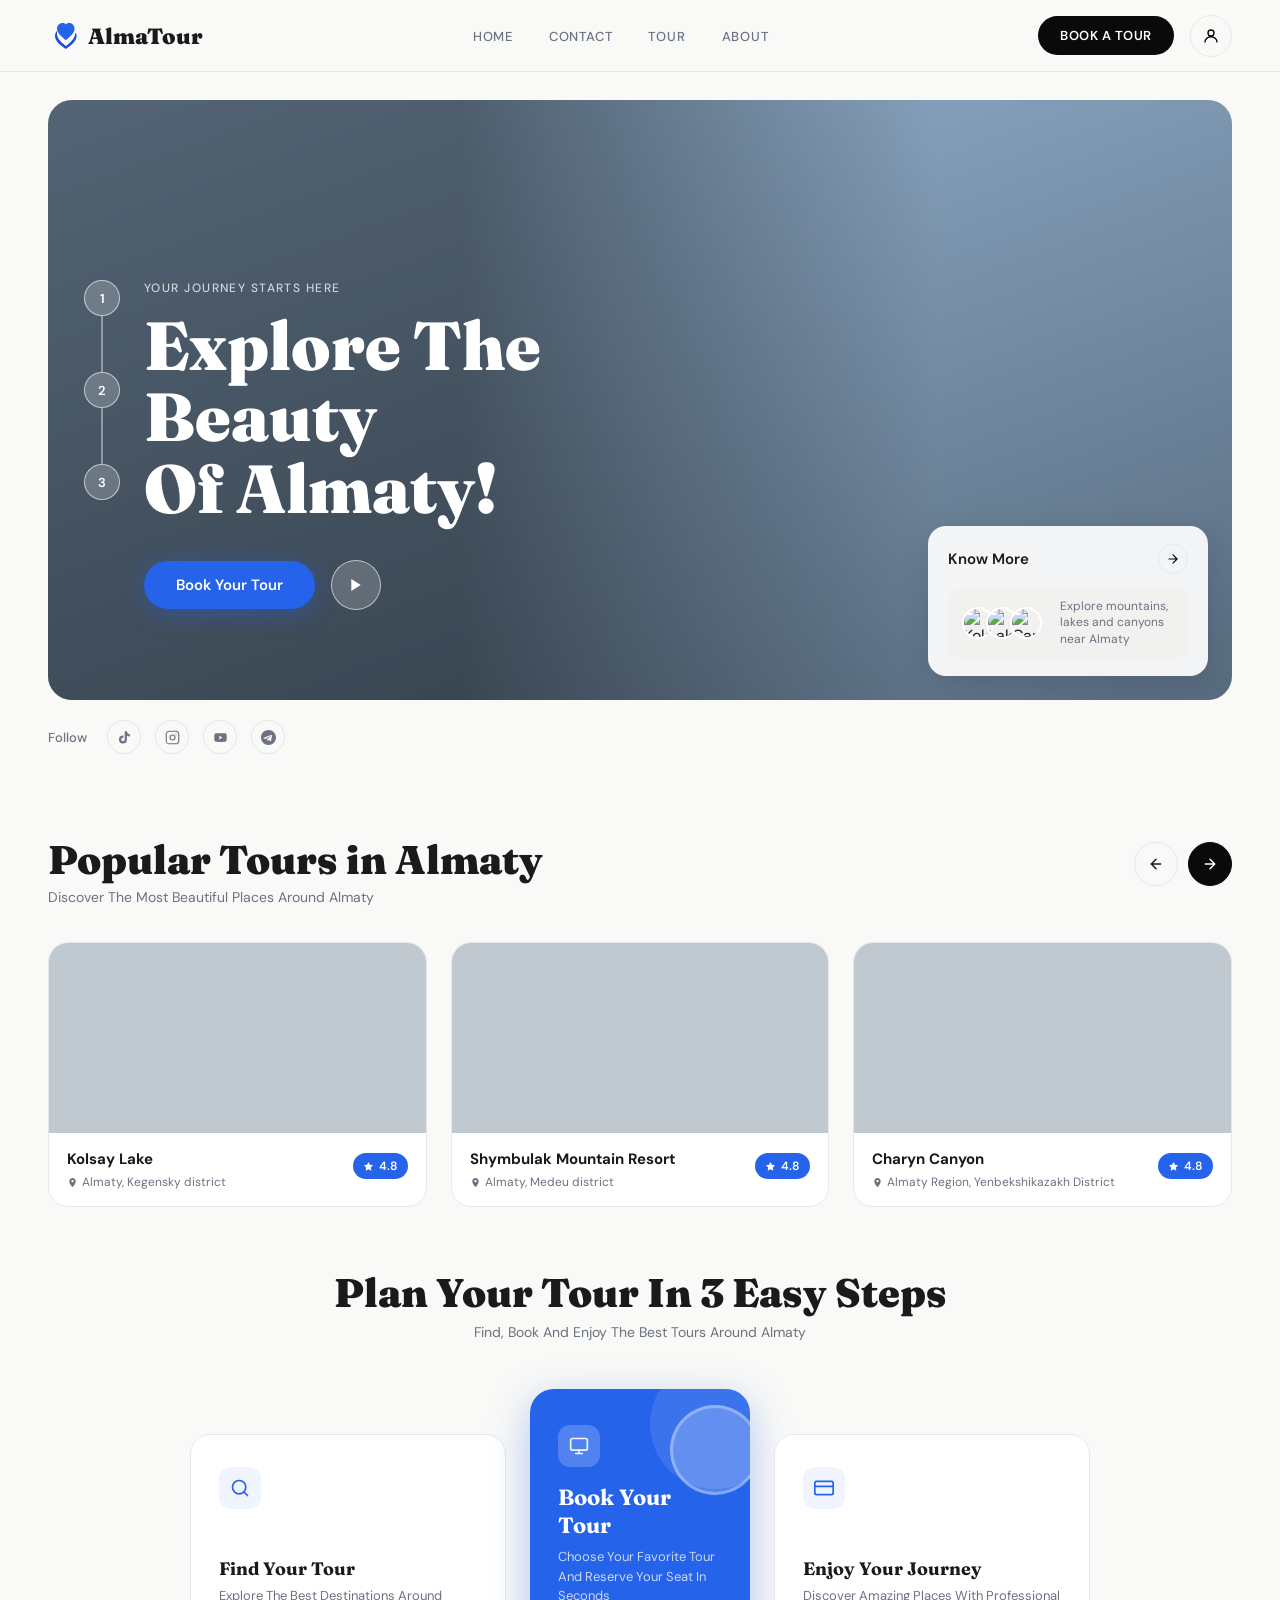
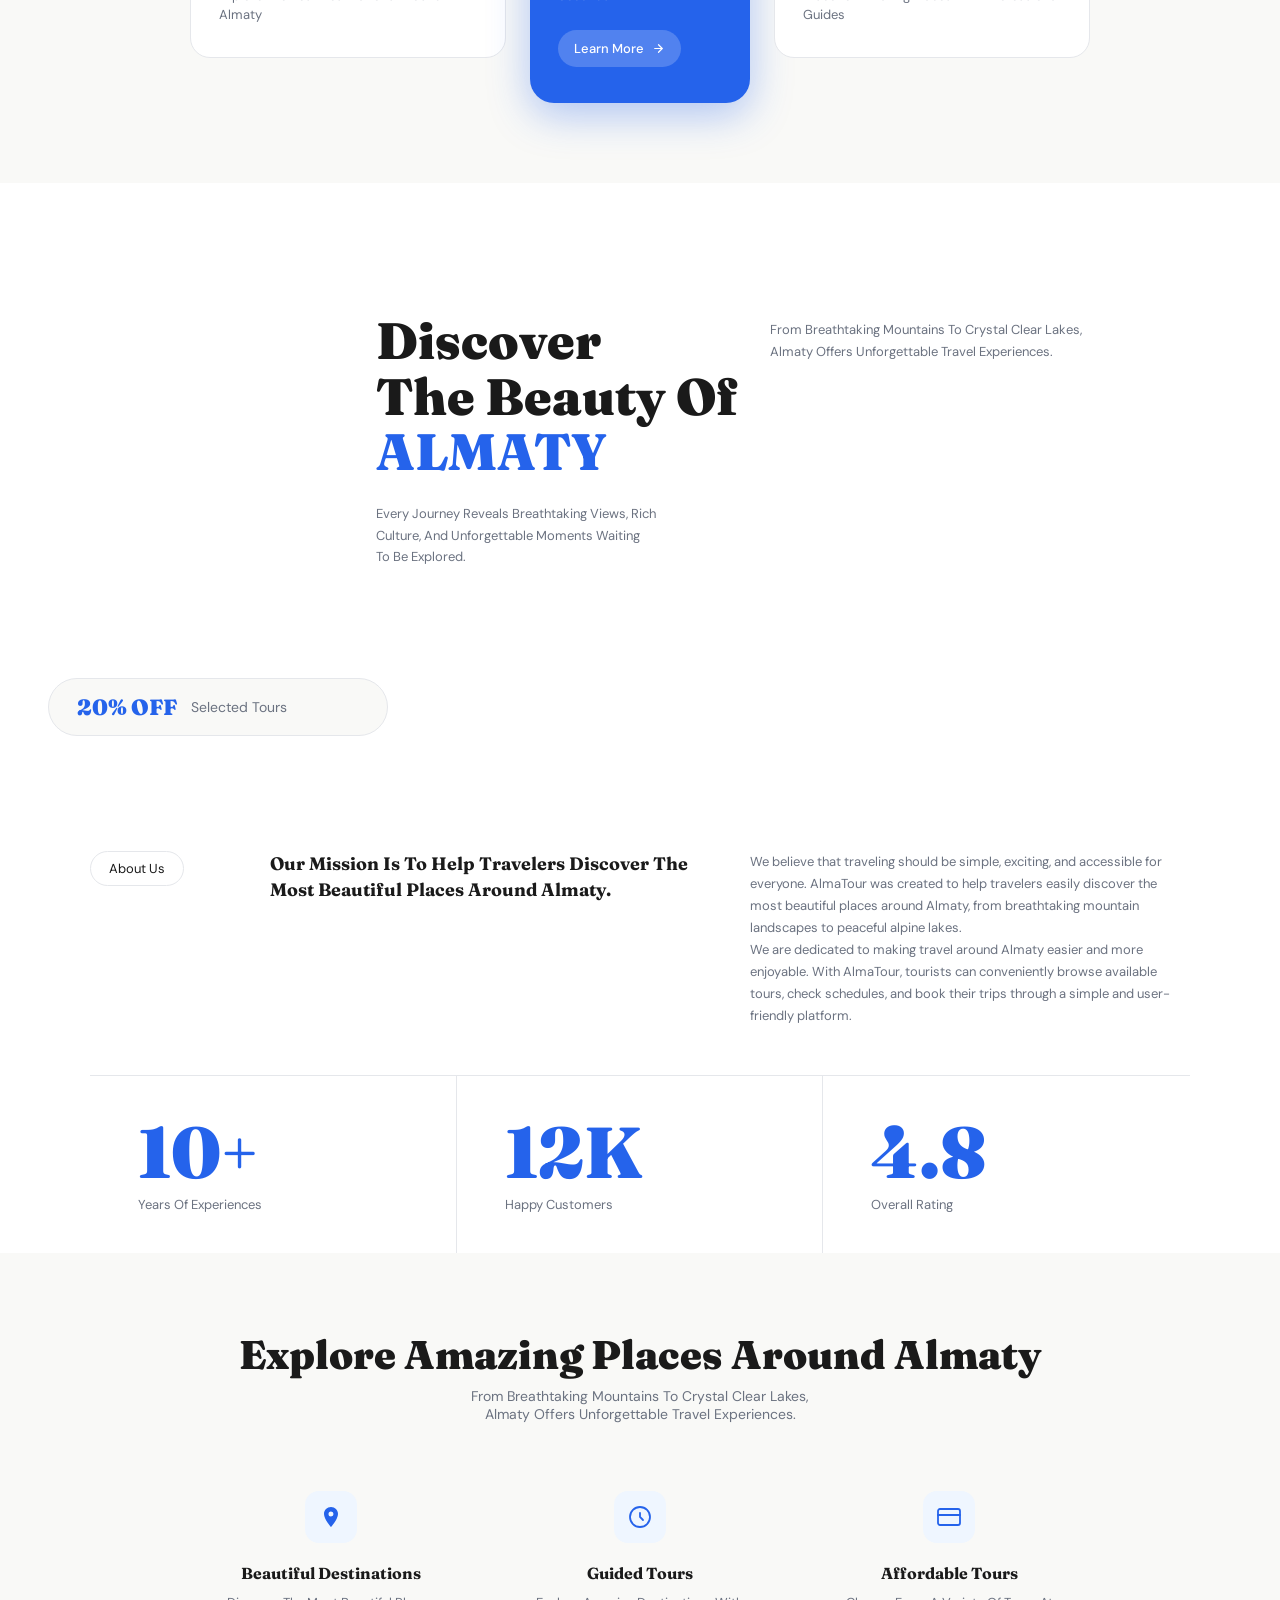
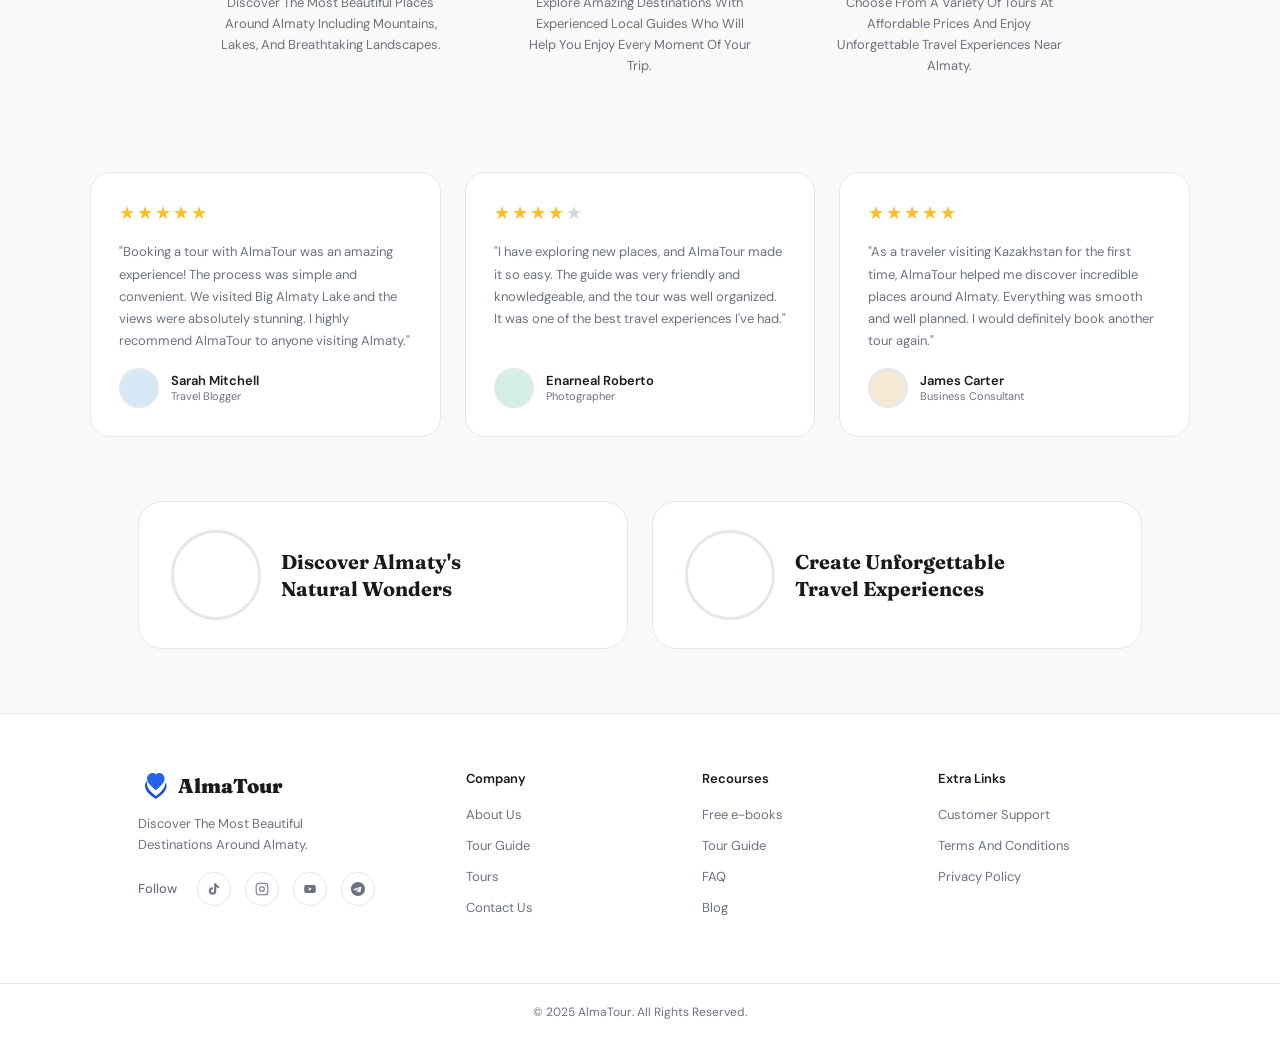
==== commit a7838c92: "webAllpages" ====
--- a/web/index.html
+++ b/web/index.html
@@ -3,7 +3,7 @@
 <head>
 <meta charset="UTF-8">
 <meta name="viewport" content="width=device-width, initial-scale=1.0">
-<title>Tour. — Explore The Beauty Of Almaty</title>
+<title>AlmaTour</title>
 <link rel="preconnect" href="https://fonts.googleapis.com">
 <link rel="preconnect" href="https://fonts.gstatic.com" crossorigin>
 <link rel="stylesheet" href="style.css">
@@ -11,7 +11,7 @@
 </head>
 <body>
 
-<!-- ── NAVBAR ── -->
+<!--NAVBAR-->
 <nav>
   <a href="#" class="logo">
     <svg viewBox="0 0 32 32" fill="none" xmlns="http://www.w3.org/2000/svg">
@@ -24,17 +24,17 @@
   <ul class="nav-links">
     <li><a href="#">Home</a></li>
     <li><a href="#">Contact</a></li>
-    <li><a href="#">Tour</a></li>
+    <li><a href="tours.html">Tour</a></li>
     <li><a href="#">About</a></li>
   </ul>
 
   <div class="nav-right">
-    <button class="btn-book">BOOK A TOUR</button>
-    <button class="icon-btn" aria-label="Account">
+    <a class="btn-book" href="tours.html">BOOK A TOUR</a>
+    <a href="profile.html"><button class="icon-btn" aria-label="Account">
       <svg width="18" height="18" viewBox="0 0 24 24" fill="none" stroke="currentColor" stroke-width="1.8" stroke-linecap="round" stroke-linejoin="round">
         <circle cx="12" cy="8" r="4"/><path d="M4 20c0-4 3.6-7 8-7s8 3 8 7"/>
       </svg>
-    </button>
+    </button></a>
   </div>
 </nav>
 
@@ -58,7 +58,7 @@
       <p class="hero-sup">Your Journey Starts Here</p>
       <h1 class="hero-title">Explore The<br>Beauty<br>Of Almaty!</h1>
       <div class="hero-actions">
-        <button class="btn-primary">Book Your Tour</button>
+        <a class="btn-primary" href="tours.html">Book Your Tour</a>
         <button class="btn-play" aria-label="Play video">
           <svg width="16" height="16" viewBox="0 0 24 24" fill="currentColor">
             <polygon points="5,3 19,12 5,21"/>
@@ -127,10 +127,10 @@
 
   <div class="tours-grid" id="toursGrid">
     <!-- Card 1 -->
-    <div class="tour-card">
-      <div class="card-img">
+    <div class="tour-card" >
+      <a href="tour_detail.html?tour=kolsay"><div class="card-img">
         <div class="card-img-inner" style="background-image: url('images/kolsay.jpg')"></div>
-      </div>
+      </div></a>
       <div class="card-body">
         <div>
           <div class="card-name">Kolsay Lake</div>
@@ -147,10 +147,11 @@
     </div>
 
     <!-- Card 2 -->
-    <div class="tour-card">
-      <div class="card-img">
+    <div class="tour-card" onclick="openBooking(this)" data-name="Shymbulak Mountain Resort" data-location="Almaty, Medeu district" 
+    data-duration="5hrs" data-start="9:00 AM" data-meeting="Medeu Ice Rink Entrance" data-price="45000" data-img="images/shymb.jpg">
+      <a href="tour_detail.html?tour=shymbulak"><div class="card-img">
         <div class="card-img-inner" style="background-image: url('images/shymb.jpg')"></div>
-      </div>
+      </div></a>
       <div class="card-body">
         <div>
           <div class="card-name">Shymbulak Mountain Resort</div>
@@ -168,9 +169,9 @@
 
     <!-- Card 3 -->
     <div class="tour-card">
-      <div class="card-img">
+      <a href="tour_detail.html?tour=charyn"><div class="card-img">
         <div class="card-img-inner" style="background-image: url('https://images.unsplash.com/photo-1469474968028-56623f02e42e?w=600&q=80')"></div>
-      </div>
+      </div></a>
       <div class="card-body">
         <div>
           <div class="card-name">Charyn Canyon</div>
@@ -188,9 +189,9 @@
 
     <!-- Hidden cards (revealed on next) -->
     <div class="tour-card" style="display:none">
-      <div class="card-img">
+      <a href="tour_detail.html?tour=kaindy"><div class="card-img">
         <div class="card-img-inner" style="background-image: url('https://images.unsplash.com/photo-1517090504586-fde19ea6066f?w=600&q=80')"></div>
-      </div>
+      </div></a>
       <div class="card-body">
         <div>
           <div class="card-name">Big Almaty Lake</div>
@@ -207,9 +208,9 @@
     </div>
 
     <div class="tour-card" style="display:none">
-      <div class="card-img">
+      <a href="tour_detail.html?tour=koktobe"><div class="card-img">
         <div class="card-img-inner" style="background-image: url('https://images.unsplash.com/photo-1506905925346-21bda4d32df4?w=600&q=80')"></div>
-      </div>
+      </div></a>
       <div class="card-body">
         <div>
           <div class="card-name">Tien Shan Mountains</div>
@@ -226,9 +227,9 @@
     </div>
 
     <div class="tour-card" style="display:none">
-      <div class="card-img">
+      <a href="tour_detail.html?tour=medeu"><div class="card-img">
         <div class="card-img-inner" style="background-image: url('images/medeu.jpg')"></div>
-      </div>
+      </div></a>
       <div class="card-body">
         <div>
           <div class="card-name">Medeu Ice Rink</div>
@@ -505,6 +506,154 @@
   </div>
 </footer>
 
+
+<div id="bookingOverlay" class="booking-overlay" style="display:none">
+    <div class="booking-page">
+    
+        <!-- Shared nav is visible above; this is a back bar -->
+        <div class="booking-topbar">
+        <button class="back-btn" onclick="closeBooking()">
+            <svg width="16" height="16" viewBox="0 0 24 24" fill="none" stroke="currentColor" stroke-width="2.2" stroke-linecap="round"><path d="M19 12H5M12 5l-7 7 7 7"/></svg>
+            Back to tours
+        </button>
+        </div>
+    
+        <div class="booking-layout">
+        <!-- LEFT: form -->
+        <div class="booking-form-col">
+            <h2 class="booking-heading">Reserve your spot</h2>
+            <p class="booking-sub">Select date, number of guests and any add-ons. Prices update instantly.</p>
+    
+            <!-- Date picker -->
+            <div class="form-group">
+            <label class="form-label">Date</label>
+            <div class="date-display" id="dateDisplay" onclick="toggleCalendar()">
+                <span id="dateText">Select a date</span>
+                <svg width="18" height="18" viewBox="0 0 24 24" fill="none" stroke="currentColor" stroke-width="1.8" stroke-linecap="round"><rect x="3" y="4" width="18" height="18" rx="2"/><path d="M16 2v4M8 2v4M3 10h18"/></svg>
+            </div>
+    
+            <!-- Calendar -->
+            <div class="calendar-wrap" id="calendarWrap" style="display:none">
+                <div class="cal-header">
+                <button class="cal-nav" id="calPrev">&#8249;</button>
+                <div class="cal-selects">
+                    <select id="calMonth" onchange="renderCalendar()"></select>
+                    <select id="calYear" onchange="renderCalendar()"></select>
+                </div>
+                <button class="cal-nav" id="calNext">&#8250;</button>
+                </div>
+                <div class="cal-grid-head">
+                <span>Su</span><span>Mo</span><span>Tu</span><span>We</span><span>Th</span><span>Fr</span><span>Sa</span>
+                </div>
+                <div class="cal-grid" id="calGrid"></div>
+                <div class="cal-legend">
+                <span><span class="legend-dot unavail"></span> Unavailable</span>
+                <span><span class="legend-dot selected"></span> Selected</span>
+                </div>
+            </div>
+            </div>
+    
+            <!-- Guests -->
+            <div class="form-group">
+            <label class="form-label">Guests</label>
+            <div class="guests-row">
+                <button class="guest-btn" id="guestMinus" onclick="changeGuests(-1)">
+                <svg width="16" height="16" viewBox="0 0 24 24" fill="none" stroke="currentColor" stroke-width="2.5"><path d="M5 12h14"/></svg>
+                </button>
+                <div class="guest-count-wrap">
+                <span id="guestCount">2</span>
+                <svg width="14" height="14" viewBox="0 0 24 24" fill="none" stroke="currentColor" stroke-width="1.8" stroke-linecap="round"><path d="M18 15l-6-6-6 6"/><path d="M18 9l-6 6-6-6" opacity=".4"/></svg>
+                </div>
+                <button class="guest-btn" id="guestPlus" onclick="changeGuests(1)">
+                <svg width="16" height="16" viewBox="0 0 24 24" fill="none" stroke="currentColor" stroke-width="2.5"><path d="M12 5v14M5 12h14"/></svg>
+                </button>
+                <span class="guests-label" id="guestsLabel">Adults: 2 • Children: 0</span>
+            </div>
+            <p class="guests-note">Maximum 8 guests per booking. Per-person restrictions may apply.</p>
+            </div>
+    
+            <!-- Add-ons -->
+            <div class="form-group">
+            <div class="addons-header">
+                <label class="form-label" style="margin-bottom:0">Optional Add-ons</label>
+                <span class="addons-hint">Select to add to total</span>
+            </div>
+            <div class="addon-item" onclick="toggleAddon(this, 25000)">
+                <div class="addon-check" id="addon0"></div>
+                <div class="addon-info">
+                <div class="addon-name">Photography Package</div>
+                <div class="addon-desc">Professional photos taken during the tour</div>
+                </div>
+                <div class="addon-price">25.000 tg</div>
+            </div>
+            <div class="addon-item" onclick="toggleAddon(this, 10000)">
+                <div class="addon-check" id="addon1"></div>
+                <div class="addon-info">
+                <div class="addon-name">Picnic Lunch</div>
+                <div class="addon-desc">Locally sourced boxed lunch</div>
+                </div>
+                <div class="addon-price">10.000 tg</div>
+            </div>
+            <div class="addon-item" onclick="toggleAddon(this, 8000)">
+                <div class="addon-check" id="addon2"></div>
+                <div class="addon-info">
+                <div class="addon-name">Transport Pickup</div>
+                <div class="addon-desc">Hotel pickup and drop-off included</div>
+                </div>
+                <div class="addon-price">8.000 tg</div>
+            </div>
+            </div>
+        </div>
+    
+        <!-- RIGHT: summary sidebar -->
+        <div class="booking-sidebar">
+            <div class="sidebar-img" id="sidebarImg"></div>
+            <div class="sidebar-body">
+            <h3 class="sidebar-title" id="sidebarTitle">Tour Name</h3>
+            <div class="sidebar-meta">
+                <span class="meta-item">
+                <svg width="14" height="14" viewBox="0 0 24 24" fill="none" stroke="currentColor" stroke-width="1.8" stroke-linecap="round"><circle cx="12" cy="12" r="10"/><path d="M12 6v6l4 2"/></svg>
+                <span id="sideDuration">—</span>
+                </span>
+                <span class="meta-item">
+                <svg width="14" height="14" viewBox="0 0 24 24" fill="none" stroke="currentColor" stroke-width="1.8" stroke-linecap="round"><path d="M18 8A6 6 0 0 0 6 8c0 7-3 9-3 9h18s-3-2-3-9"/><path d="M13.73 21a2 2 0 0 1-3.46 0"/></svg>
+                Start: <span id="sideStart">—</span>
+                </span>
+                <span class="meta-item">
+                <svg width="14" height="14" viewBox="0 0 24 24" fill="none" stroke="currentColor" stroke-width="1.8" stroke-linecap="round"><path d="M12 2C8.13 2 5 5.13 5 9c0 5.25 7 13 7 13s7-7.75 7-13c0-3.87-3.13-7-7-7z"/></svg>
+                Meeting: <span id="sideMeeting">—</span>
+                </span>
+            </div>
+    
+            <div class="price-section">
+                <div class="price-label">Price breakdown</div>
+                <div class="price-row">
+                <span id="priceBaseLabel">Base price (Adult) × 2</span>
+                <span id="priceBase">0 tg</span>
+                </div>
+                <div class="price-row">
+                <span>Add-ons subtotal</span>
+                <span id="priceAddons">0 tg</span>
+                </div>
+                <div class="price-divider"></div>
+                <div class="price-row price-total-row">
+                <span>Total</span>
+                <span class="price-total" id="priceTotal">0 tg</span>
+                </div>
+            </div>
+    
+            <p class="price-summary" id="priceSummary">Select a date to continue</p>
+            </div>
+    
+            <div class="sidebar-footer">
+            <p class="sidebar-footer-note">Complete booking to secure your spot</p>
+            <button class="btn-proceed" onclick="proceedToPayment()">Proceed to Payment</button>
+            </div>
+        </div>
+        </div>
+    </div>
+    </div>
+
 <script src="script.js"></script>
 </body>
 </html>
--- a/web/style.css
+++ b/web/style.css
@@ -57,8 +57,12 @@
     list-style: none;
   }
 
+  a {
+    text-decoration: none;
+  }
+
   .nav-links a {
-    text-decoration: none;
+    /* text-decoration: none; */
     color: var(--muted);
     font-size: 13px;
     font-weight: 500;
